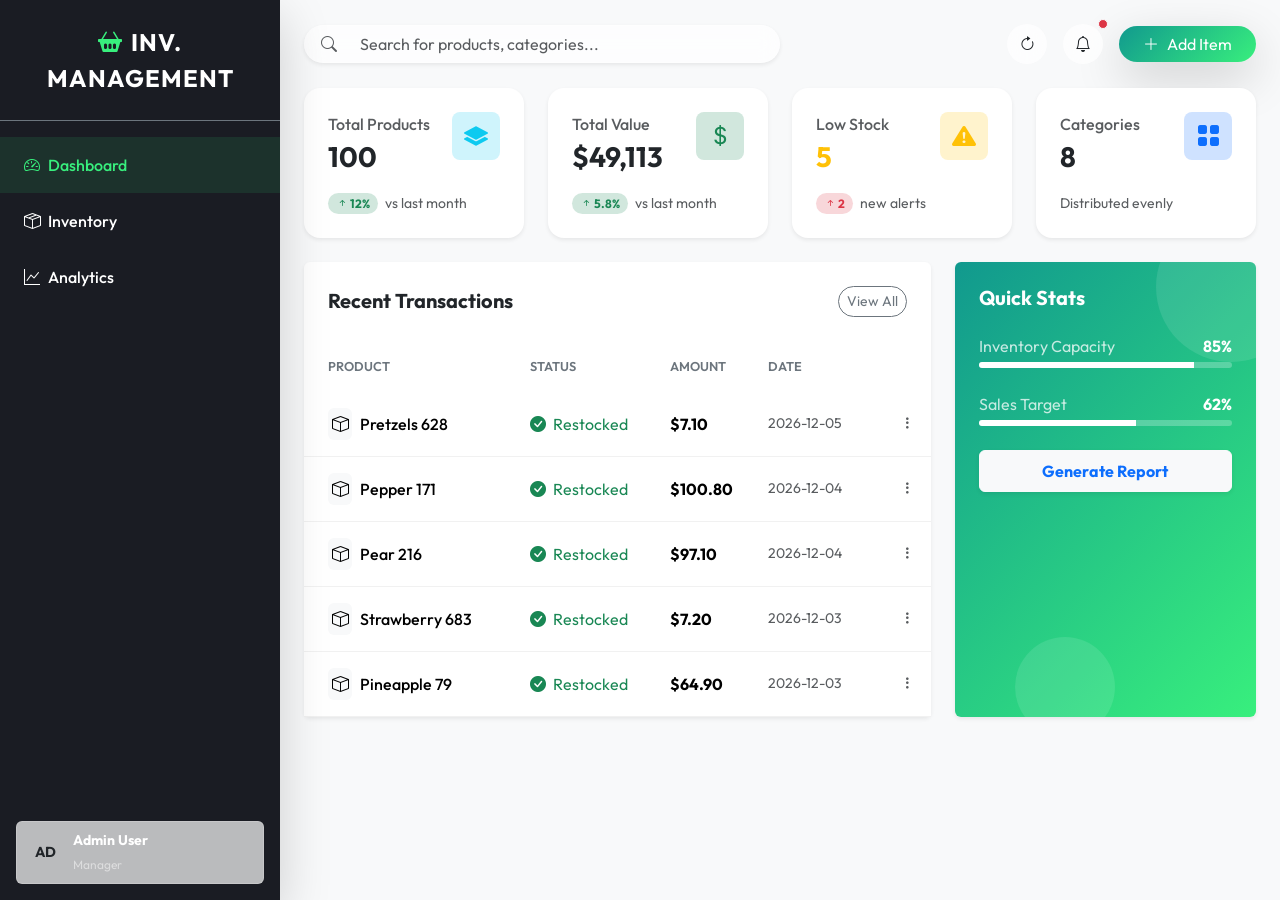
==== index.html @ 9636b51c "Initial commit" ====
<!DOCTYPE html>
<html lang="en">

<head>
    <meta charset="UTF-8">
    <meta name="viewport" content="width=device-width, initial-scale=1.0">
    <title>Inventory Management | Grocery System</title>

    <!-- Bootstrap 5 CSS -->
    <link href="https://cdn.jsdelivr.net/npm/bootstrap@5.3.0/dist/css/bootstrap.min.css" rel="stylesheet">

    <!-- Google Fonts -->
    <link rel="preconnect" href="https://fonts.googleapis.com">
    <link rel="preconnect" href="https://fonts.gstatic.com" crossorigin>
    <link href="https://fonts.googleapis.com/css2?family=Outfit:wght@300;400;500;600;700&display=swap" rel="stylesheet">

    <!-- Bootstrap Icons -->
    <link rel="stylesheet" href="https://cdn.jsdelivr.net/npm/bootstrap-icons@1.11.0/font/bootstrap-icons.css">

    <!-- Custom CSS -->
    <link rel="stylesheet" href="style.css">
</head>

<body class="bg-light">

    <!-- Sidebar/Navigation (Mobile responsive offcanvas behavior handled by bootstrap classes if needed, or simple topbar for now to save space) -->
    <div class="d-flex" id="wrapper">

        <!-- Sidebar -->
        <div class="sidebar text-white shadow-lg" id="sidebar-wrapper">
            <div class="sidebar-heading text-center py-4 fs-4 fw-bold text-uppercase border-bottom border-secondary">
                <i class="bi bi-basket2-fill me-2 text-primary-accent"></i>Inv. Management
            </div>
            <div class="list-group list-group-flush my-3">
                <a href="#" class="list-group-item list-group-item-action bg-transparent text-white active-nav-link"
                    id="nav-dashboard">
                    <i class="bi bi-speedometer2 me-2"></i>Dashboard
                </a>
                <a href="#" class="list-group-item list-group-item-action bg-transparent text-white" id="nav-inventory">
                    <i class="bi bi-box-seam me-2"></i>Inventory
                </a>
                <a href="#" class="list-group-item list-group-item-action bg-transparent text-white" id="nav-analytics">
                    <i class="bi bi-graph-up me-2"></i>Analytics
                </a>
            </div>

            <div class="sidebar-footer p-3">
                <div class="user-info d-flex align-items-center p-2 rounded glass-effect">
                    <div
                        class="avatar bg-primary-accent rounded-circle d-flex align-items-center justify-content-center text-dark fw-bold me-2">
                        AD
                    </div>
                    <div>
                        <small class="d-block fw-bold">Admin User</small>
                        <small class="text-white-50" style="font-size: 0.75rem;">Manager</small>
                    </div>
                </div>
            </div>
        </div>
        <!-- /#sidebar-wrapper -->

        <!-- Page Content -->
        <div id="page-content-wrapper" class="w-100 position-relative">
            <nav class="navbar navbar-expand-lg navbar-light bg-transparent py-4 px-4">
                <div class="d-flex align-items-center w-100 justify-content-between">
                    <div class="input-group search-bar glass-effect rounded-pill overflow-hidden w-50 shadow-sm">
                        <span class="input-group-text bg-transparent border-0 ps-3"><i
                                class="bi bi-search text-muted"></i></span>
                        <input type="text" class="form-control bg-transparent border-0 shadow-none"
                            placeholder="Search for products, categories..." id="globalSearch">
                    </div>

                    <div class="d-flex align-items-center gap-3">
                        <button class="btn btn-icon glass-effect" onclick="refreshApp()" title="Refresh Data">
                            <i class="bi bi-arrow-clockwise"></i>
                        </button>

                        <div class="dropdown">
                            <button class="btn btn-icon glass-effect position-relative" type="button"
                                id="notificationDropdown" data-bs-toggle="dropdown" aria-expanded="false">
                                <i class="bi bi-bell"></i>
                                <span
                                    class="position-absolute top-0 start-100 translate-middle p-1 bg-danger border border-light rounded-circle d-none"
                                    id="notif-badge">
                                    <span class="visually-hidden">New alerts</span>
                                </span>
                            </button>
                            <ul class="dropdown-menu dropdown-menu-end shadow border-0 p-0"
                                aria-labelledby="notificationDropdown" style="width: 300px;">
                                <li class="p-3 border-bottom fw-bold text-muted bg-light rounded-top">Notifications</li>
                                <div id="notification-list" style="max-height: 300px; overflow-y: auto;">
                                    <!-- Populated by JS -->
                                    <li class="p-4 text-center text-muted small">No new notifications</li>
                                </div>
                            </ul>
                        </div>

                        <button class="btn btn-primary-gradient shadow-lg rounded-pill px-4" data-bs-toggle="modal"
                            data-bs-target="#addItemModal">
                            <i class="bi bi-plus-lg me-2"></i>Add Item
                        </button>
                    </div>
                </div>
            </nav>

            <div class="container-fluid px-4 pb-5">

                <!-- Dashboard View -->
                <div id="view-dashboard" class="fade-in">
                    <div class="row g-4 mb-4">
                        <div class="col-md-6 col-lg-3">
                            <div class="card stat-card border-0 shadow-sm h-100">
                                <div class="card-body p-4">
                                    <div class="d-flex justify-content-between align-items-start">
                                        <div>
                                            <p class="text-muted fw-medium mb-1">Total Products</p>
                                            <h3 class="fw-bold mb-0 count-up" data-target="1240">0</h3>
                                        </div>
                                        <div class="icon-box bg-info-subtle text-info rounded-3">
                                            <i class="bi bi-layers-fill"></i>
                                        </div>
                                    </div>
                                    <div class="mt-3">
                                        <span class="badge bg-success-subtle text-success rounded-pill px-2 py-1"><i
                                                class="bi bi-arrow-up-short"></i> 12%</span>
                                        <small class="text-muted ms-1">vs last month</small>
                                    </div>
                                </div>
                            </div>
                        </div>
                        <div class="col-md-6 col-lg-3">
                            <div class="card stat-card border-0 shadow-sm h-100">
                                <div class="card-body p-4">
                                    <div class="d-flex justify-content-between align-items-start">
                                        <div>
                                            <p class="text-muted fw-medium mb-1">Total Value</p>
                                            <h3 class="fw-bold mb-0">$<span class="count-up"
                                                    data-target="45230">0</span></h3>
                                        </div>
                                        <div class="icon-box bg-success-subtle text-success rounded-3">
                                            <i class="bi bi-currency-dollar"></i>
                                        </div>
                                    </div>
                                    <div class="mt-3">
                                        <span class="badge bg-success-subtle text-success rounded-pill px-2 py-1"><i
                                                class="bi bi-arrow-up-short"></i> 5.8%</span>
                                        <small class="text-muted ms-1">vs last month</small>
                                    </div>
                                </div>
                            </div>
                        </div>
                        <div class="col-md-6 col-lg-3">
                            <div class="card stat-card border-0 shadow-sm h-100">
                                <div class="card-body p-4">
                                    <div class="d-flex justify-content-between align-items-start">
                                        <div>
                                            <p class="text-muted fw-medium mb-1">Low Stock</p>
                                            <h3 class="fw-bold mb-0 text-warning count-up" data-target="15">0</h3>
                                        </div>
                                        <div class="icon-box bg-warning-subtle text-warning rounded-3">
                                            <i class="bi bi-exclamation-triangle-fill"></i>
                                        </div>
                                    </div>
                                    <div class="mt-3">
                                        <span class="badge bg-danger-subtle text-danger rounded-pill px-2 py-1"><i
                                                class="bi bi-arrow-up-short"></i> 2</span>
                                        <small class="text-muted ms-1">new alerts</small>
                                    </div>
                                </div>
                            </div>
                        </div>
                        <div class="col-md-6 col-lg-3">
                            <div class="card stat-card border-0 shadow-sm h-100">
                                <div class="card-body p-4">
                                    <div class="d-flex justify-content-between align-items-start">
                                        <div>
                                            <p class="text-muted fw-medium mb-1">Categories</p>
                                            <h3 class="fw-bold mb-0 count-up" data-target="8">0</h3>
                                        </div>
                                        <div class="icon-box bg-primary-subtle text-primary rounded-3">
                                            <i class="bi bi-grid-fill"></i>
                                        </div>
                                    </div>
                                    <div class="mt-3">
                                        <small class="text-muted">Distributed evenly</small>
                                    </div>
                                </div>
                            </div>
                        </div>
                    </div>

                    <!-- Low Stock Alert and Recent Activity -->
                    <div class="row g-4">
                        <div class="col-lg-8">
                            <div class="card border-0 shadow-sm h-100">
                                <div class="card-header bg-transparent border-0 p-4">
                                    <div class="d-flex justify-content-between align-items-center">
                                        <h5 class="fw-bold mb-0">Recent Transactions</h5>
                                        <button class="btn btn-sm btn-outline-secondary rounded-pill"
                                            data-bs-toggle="modal" data-bs-target="#transactionsModal">View All</button>
                                    </div>
                                </div>
                                <div class="card-body p-0">
                                    <div class="table-responsive">
                                        <table class="table align-middle table-hover mb-0">
                                            <thead class="bg-light">
                                                <tr>
                                                    <th class="ps-4">Product</th>
                                                    <th>Status</th>
                                                    <th>Amount</th>
                                                    <th>Date</th>
                                                    <th></th>
                                                </tr>
                                            </thead>
                                            <tbody id="recent-transactions-body">
                                                <!-- Populated by JS -->
                                            </tbody>
                                        </table>
                                    </div>
                                </div>
                            </div>
                        </div>
                        <div class="col-lg-4">
                            <div
                                class="card border-0 shadow-sm h-100 bg-primary-gradient text-white overflow-hidden position-relative">
                                <!-- Decorative circles -->
                                <div class="circle-decoration circle-1"></div>
                                <div class="circle-decoration circle-2"></div>

                                <div class="card-body p-4 position-relative">
                                    <h5 class="fw-bold mb-4">Quick Stats</h5>

                                    <div class="mb-4">
                                        <div class="d-flex justify-content-between mb-1">
                                            <span class="opacity-75">Inventory Capacity</span>
                                            <span class="fw-bold">85%</span>
                                        </div>
                                        <div class="progress bg-white-25" style="height: 6px;">
                                            <div class="progress-bar bg-white" role="progressbar" style="width: 85%">
                                            </div>
                                        </div>
                                    </div>

                                    <div class="mb-4">
                                        <div class="d-flex justify-content-between mb-1">
                                            <span class="opacity-75">Sales Target</span>
                                            <span class="fw-bold">62%</span>
                                        </div>
                                        <div class="progress bg-white-25" style="height: 6px;">
                                            <div class="progress-bar bg-white" role="progressbar" style="width: 62%">
                                            </div>
                                        </div>
                                    </div>

                                    <div class="d-grid mt-auto">
                                        <button class="btn btn-light text-primary fw-bold shadow-sm py-2"
                                            onclick="generateReport()">Generate
                                            Report</button>
                                    </div>
                                </div>
                            </div>
                        </div>
                    </div>
                </div>

                <!-- Inventory View -->
                <div id="view-inventory" class="d-none fade-in">
                    <div class="card border-0 shadow-sm">
                        <div class="card-header bg-transparent border-0 p-4">
                            <div class="d-flex flex-wrap justify-content-between align-items-center gap-3">
                                <h5 class="fw-bold mb-0">Inventory Items</h5>
                                <div class="d-flex gap-2">
                                    <select class="form-select form-select-sm border-0 bg-light shadow-none w-auto"
                                        id="categoryFilter">
                                        <option value="All">All Categories</option>
                                        <option value="Fruits">Fruits</option>
                                        <option value="Vegetables">Vegetables</option>
                                        <option value="Dairy">Dairy</option>
                                        <option value="Beverages">Beverages</option>
                                        <option value="Snacks">Snacks</option>
                                    </select>
                                    <select class="form-select form-select-sm border-0 bg-light shadow-none w-auto"
                                        id="stockFilter">
                                        <option value="All">Stock Status</option>
                                        <option value="In Stock">In Stock</option>
                                        <option value="Low Stock">Low Stock</option>
                                        <option value="Out of Stock">Out of Stock</option>
                                    </select>
                                </div>
                            </div>
                        </div>
                        <div class="card-body p-0">
                            <div class="table-responsive">
                                <table class="table table-hover align-middle mb-0">
                                    <thead class="bg-light">
                                        <tr>
                                            <th class="ps-4">Product</th>
                                            <th>Category</th>
                                            <th>Price</th>
                                            <th>Stock</th>
                                            <th>Status</th>
                                            <th class="text-end pe-4">Actions</th>
                                        </tr>
                                    </thead>
                                    <tbody id="inventory-table-body">
                                        <!-- Populated via JS -->
                                    </tbody>
                                </table>
                            </div>
                        </div>
                        <div class="card-footer bg-transparent border-0 p-3">
                            <nav aria-label="Inventory pagination">
                                <ul class="pagination justify-content-center mb-0" id="pagination">
                                    <!-- Populated via JS -->
                                </ul>
                            </nav>
                        </div>
                    </div>
                </div>

                <!-- Analytics View -->
                <div id="view-analytics" class="d-none fade-in">
                    <div class="row g-4 mb-4">
                        <div class="col-lg-8">
                            <div class="card border-0 shadow-sm h-100">
                                <div class="card-header bg-transparent border-0 p-4">
                                    <h5 class="fw-bold mb-0">Sales Overview</h5>
                                </div>
                                <div class="card-body">
                                    <canvas id="salesChart"></canvas>
                                </div>
                            </div>
                        </div>
                        <div class="col-lg-4">
                            <div class="card border-0 shadow-sm h-100">
                                <div class="card-header bg-transparent border-0 p-4">
                                    <h5 class="fw-bold mb-0">Category Distribution</h5>
                                </div>
                                <div class="card-body d-flex align-items-center justify-content-center">
                                    <canvas id="categoryChart"></canvas>
                                </div>
                            </div>
                        </div>
                    </div>
                </div>

            </div>
        </div>
    </div>

    <!-- Add Item Modal -->
    <div class="modal fade" id="addItemModal" tabindex="-1" aria-hidden="true">
        <div class="modal-dialog modal-dialog-centered">
            <div class="modal-content border-0 shadow-lg">
                <div class="modal-header border-0 pb-0">
                    <h5 class="modal-title fw-bold">Add New Product</h5>
                    <button type="button" class="btn-close" data-bs-dismiss="modal" aria-label="Close"></button>
                </div>
                <div class="modal-body p-4">
                    <form id="addItemForm">
                        <div class="mb-3">
                            <label class="form-label text-muted small">Product Name</label>
                            <input type="text" class="form-control bg-light border-0" id="productName"
                                list="productNameSuggestions" required>
                            <datalist id="productNameSuggestions"></datalist>
                        </div>
                        <div class="row g-3 mb-3">
                            <div class="col-6">
                                <label class="form-label text-muted small">Category</label>
                                <select class="form-select bg-light border-0" id="productCategory">
                                    <option value="Fruits">Fruits</option>
                                    <option value="Vegetables">Vegetables</option>
                                    <option value="Dairy">Dairy</option>
                                    <option value="Beverages">Beverages</option>
                                    <option value="Snacks">Snacks</option>
                                </select>
                            </div>
                            <div class="col-6">
                                <label class="form-label text-muted small">Price ($)</label>
                                <input type="number" step="0.01" class="form-control bg-light border-0"
                                    id="productPrice" required>
                            </div>
                        </div>
                        <div class="mb-4">
                            <label class="form-label text-muted small">Initial Stock</label>
                            <input type="number" class="form-control bg-light border-0" id="productStock" required>
                        </div>
                        <div class="d-grid">
                            <button type="submit" class="btn btn-primary-gradient py-2 fw-bold text-white shadow">Add
                                Product</button>
                        </div>
                    </form>
                </div>
            </div>
        </div>
    </div>

    <!-- Edit Item Modal -->
    <div class="modal fade" id="editItemModal" tabindex="-1" aria-hidden="true">
        <div class="modal-dialog modal-dialog-centered">
            <div class="modal-content border-0 shadow-lg">
                <div class="modal-header border-0 pb-0">
                    <h5 class="modal-title fw-bold">Edit Product</h5>
                    <button type="button" class="btn-close" data-bs-dismiss="modal" aria-label="Close"></button>
                </div>
                <div class="modal-body p-4">
                    <form id="editItemForm">
                        <input type="hidden" id="editItemId">
                        <div class="mb-3">
                            <label class="form-label text-muted small">Product Name</label>
                            <input type="text" class="form-control bg-light border-0" id="editProductName" readonly>
                            <small class="text-muted">Product name cannot be changed</small>
                        </div>
                        <div class="row g-3 mb-3">
                            <div class="col-6">
                                <label class="form-label text-muted small">Category</label>
                                <select class="form-select bg-light border-0" id="editProductCategory">
                                    <option value="Fruits">Fruits</option>
                                    <option value="Vegetables">Vegetables</option>
                                    <option value="Dairy">Dairy</option>
                                    <option value="Beverages">Beverages</option>
                                    <option value="Snacks">Snacks</option>
                                </select>
                            </div>
                            <div class="col-6">
                                <label class="form-label text-muted small">Price ($)</label>
                                <input type="number" step="0.01" class="form-control bg-light border-0"
                                    id="editProductPrice" required>
                            </div>
                        </div>
                        <div class="mb-4">
                            <label class="form-label text-muted small">Stock Quantity</label>
                            <input type="number" class="form-control bg-light border-0" id="editProductStock" required>
                        </div>
                        <div class="d-grid gap-2">
                            <button type="submit" class="btn btn-primary-gradient py-2 fw-bold text-white shadow">
                                <i class="bi bi-check-circle me-2"></i>Save Changes
                            </button>
                            <button type="button" class="btn btn-outline-secondary"
                                data-bs-dismiss="modal">Cancel</button>
                        </div>
                    </form>
                </div>
            </div>
        </div>
    </div>

    <!-- Transactions Modal -->
    <div class="modal fade" id="transactionsModal" tabindex="-1" aria-hidden="true">
        <div class="modal-dialog modal-lg modal-dialog-centered">
            <div class="modal-content border-0 shadow-lg">
                <div class="modal-header border-0 pb-0">
                    <h5 class="modal-title fw-bold">Recent Transactions</h5>
                    <button type="button" class="btn-close" data-bs-dismiss="modal" aria-label="Close"></button>
                </div>
                <div class="modal-body p-4">
                    <div class="table-responsive">
                        <table class="table table-hover align-middle">
                            <thead class="bg-light">
                                <tr>
                                    <th>Item</th>
                                    <th>Status</th>
                                    <th>Price</th>
                                    <th>Date Added</th>
                                </tr>
                            </thead>
                            <tbody id="all-transactions-body">
                                <!-- Populated by JS -->
                            </tbody>
                        </table>
                    </div>
                </div>
            </div>
        </div>
    </div>

    <!-- Chart.js -->
    <script src="https://cdn.jsdelivr.net/npm/chart.js"></script>

    <!-- Bootstrap Bundle JS -->
    <script src="https://cdn.jsdelivr.net/npm/bootstrap@5.3.0/dist/js/bootstrap.bundle.min.js"></script>
    <script src="script.js"></script>
</body>

</html>
---- style.css ----
:root {
    --primary-color: #0d6efd;
    --primary-gradient-start: #11998e;
    --primary-gradient-end: #38ef7d;
    --secondary-color: #6c757d;
    --bg-light: #f8f9fa;
    --card-shadow: 0 0.5rem 1rem rgba(0, 0, 0, 0.05);
    --sidebar-width: 280px;
    --font-heading: 'Outfit', sans-serif;
    --font-body: 'Outfit', sans-serif;
}

body {
    font-family: var(--font-body);
    background-color: #f1f4f8;
    /* Very light slate */
    overflow-x: hidden;
}

h1,
h2,
h3,
h4,
h5,
h6 {
    font-family: var(--font-heading);
}

/* Sidebar Styling */
#wrapper {
    overflow-x: hidden;
}

#sidebar-wrapper {
    min-height: 100vh;
    width: var(--sidebar-width);
    margin-left: 0;
    transition: margin 0.25s ease-out;
    background: #1a1c23;
    /* Dark theme sidebar */
    position: fixed;
    z-index: 1000;
}

#page-content-wrapper {
    margin-left: var(--sidebar-width);
    width: calc(100% - var(--sidebar-width));
    min-height: 100vh;
    transition: margin 0.25s ease-out;
}

.sidebar-heading {
    padding: 1.5rem 1rem;
    font-weight: 700;
    letter-spacing: 1px;
}

.list-group-item {
    border: none;
    padding: 1rem 1.5rem;
    font-weight: 500;
    transition: all 0.3s;
    border-left: 4px solid transparent;
}

.list-group-item:hover {
    background-color: rgba(255, 255, 255, 0.05) !important;
    color: #fff !important;
    padding-left: 2rem;
    /* Slide effect */
}

.list-group-item.active-nav-link {
    background-color: rgba(56, 239, 125, 0.1) !important;
    border-left-color: var(--primary-gradient-end);
    color: var(--primary-gradient-end) !important;
}

.sidebar-footer {
    position: absolute;
    bottom: 0;
    width: 100%;
}

/* Custom Components */
.text-primary-accent {
    color: var(--primary-gradient-end);
}

.bg-primary-gradient {
    background: linear-gradient(135deg, var(--primary-gradient-start), var(--primary-gradient-end));
    border: none;
    color: #fff;
}

.btn-primary-gradient {
    background: linear-gradient(135deg, var(--primary-gradient-start), var(--primary-gradient-end));
    border: none;
    color: #fff !important;
}

.btn-primary-gradient:hover {
    box-shadow: 0 5px 15px rgba(56, 239, 125, 0.4);
    background: linear-gradient(135deg, var(--primary-gradient-end), var(--primary-gradient-start));
    /* flip gradient */
    color: #fff !important;
    transform: translateY(-1px);
}

.glass-effect {
    background: rgba(255, 255, 255, 0.7);
    backdrop-filter: blur(10px);
    -webkit-backdrop-filter: blur(10px);
    border: 1px solid rgba(255, 255, 255, 0.18);
}

.search-bar focus-within {
    box-shadow: 0 0 0 0.25rem rgba(13, 110, 253, 0.15);
}

/* Cards */
.stat-card {
    border-radius: 1rem;
    transition: transform 0.3s;
}

.stat-card:hover {
    transform: translateY(-5px);
}

.icon-box {
    width: 48px;
    height: 48px;
    display: flex;
    align-items: center;
    justify-content: center;
    font-size: 1.5rem;
}

/* Quick Stats Decorative Circles */
.bg-white-25 {
    background-color: rgba(255, 255, 255, 0.25);
}

.circle-decoration {
    position: absolute;
    background: rgba(255, 255, 255, 0.1);
    border-radius: 50%;
}

.circle-1 {
    width: 150px;
    height: 150px;
    top: -50px;
    right: -50px;
}

.circle-2 {
    width: 100px;
    height: 100px;
    bottom: -20px;
    left: 20%;
}

/* Tables */
.table thead th {
    font-weight: 600;
    color: #6c757d;
    border-bottom: none;
    text-transform: uppercase;
    font-size: 0.8rem;
    padding-top: 1rem;
    padding-bottom: 1rem;
}

.table td {
    padding-top: 1rem;
    padding-bottom: 1rem;
    border-bottom-color: #f1f1f1;
}

.avatar {
    width: 40px;
    height: 40px;
    font-size: 0.9rem;
}

/* Utilities */
.fade-in {
    animation: fadeIn 0.5s ease-in-out;
}

@keyframes fadeIn {
    from {
        opacity: 0;
        transform: translateY(10px);
    }

    to {
        opacity: 1;
        transform: translateY(0);
    }
}

/* Mobile Responsive */
@media (max-width: 768px) {
    #sidebar-wrapper {
        margin-left: calc(-1 * var(--sidebar-width));
    }

    #page-content-wrapper {
        margin-left: 0;
        width: 100%;
    }

    #wrapper.toggled #sidebar-wrapper {
        margin-left: 0;
    }
}

/* Billing & POS View */
.product-card {
    transition: transform 0.2s, box-shadow 0.2s;
    cursor: pointer;
    border: 1px solid rgba(0, 0, 0, 0.05);
}

.product-card:hover {
    transform: translateY(-5px);
    box-shadow: 0 10px 20px rgba(0, 0, 0, 0.1) !important;
    border-color: var(--primary-gradient-end);
}

.product-img-wrapper {
    height: 150px;
    background: #f8f9fa;
    display: flex;
    align-items: center;
    justify-content: center;
    overflow: hidden;
}

.product-img-wrapper img {
    width: 100%;
    height: 100%;
    object-fit: cover;
    transition: transform 0.3s;
}

.product-card:hover .product-img-wrapper img {
    transform: scale(1.05);
}

.cart-item {
    transition: background-color 0.2s;
    border-bottom: 1px solid #f1f1f1;
}

.cart-item:last-child {
    border-bottom: none;
}

.cart-item:hover {
    background-color: #f8f9fa;
}

.cart-qty-btn {
    width: 24px;
    height: 24px;
    padding: 0;
    display: flex;
    align-items: center;
    justify-content: center;
    border-radius: 50%;
    font-size: 0.8rem;
}

/* Inventory Table Images */
.table-img {
    width: 40px;
    height: 40px;
    object-fit: cover;
    border-radius: 6px;
    background-color: #f1f1f1;
}

.btn-icon {
    width: 40px;
    height: 40px;
    padding: 0;
    display: inline-flex;
    align-items: center;
    justify-content: center;
    border-radius: 50%;
    border: none;
    transition: all 0.2s;
}

.btn-icon:hover {
    background-color: rgba(255, 255, 255, 0.8) !important;
    transform: translateY(-2px);
    box-shadow: 0 5px 15px rgba(0, 0, 0, 0.1);
}

.spin-anim {
    animation: spin 1s linear;
}

@keyframes spin {
    100% {
        transform: rotate(360deg);
    }
}
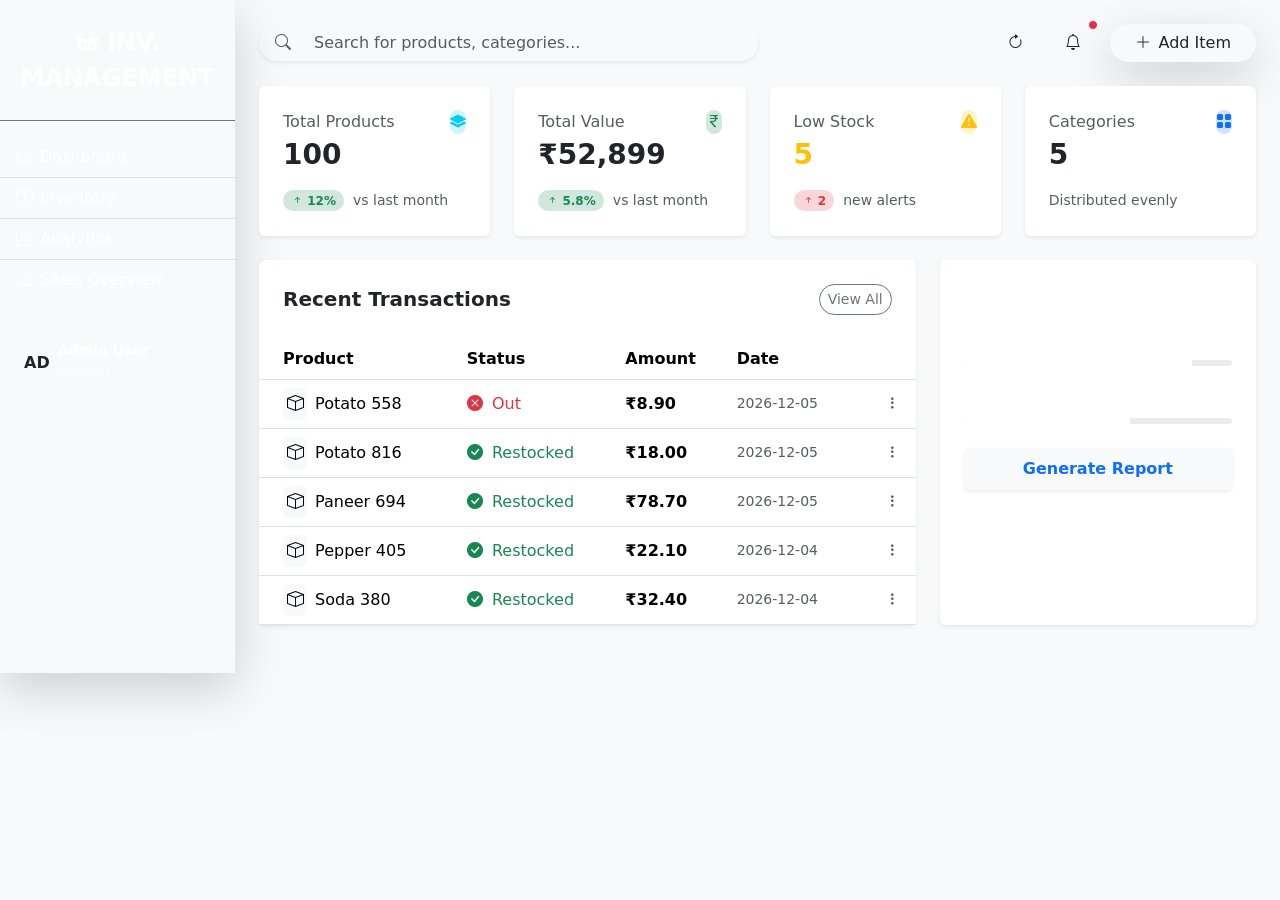
==== commit f7436928: "updated: currency coversion, weekly reports added" ====
--- a/index.html
+++ b/index.html
@@ -41,6 +41,10 @@
                 </a>
                 <a href="#" class="list-group-item list-group-item-action bg-transparent text-white" id="nav-analytics">
                     <i class="bi bi-graph-up me-2"></i>Analytics
+                </a>
+                <a href="#" class="list-group-item list-group-item-action bg-transparent text-white"
+                    id="nav-sales-overview">
+                    <i class="bi bi-bar-chart-line me-2"></i>Sales Overview
                 </a>
             </div>
 
@@ -134,11 +138,11 @@
                                     <div class="d-flex justify-content-between align-items-start">
                                         <div>
                                             <p class="text-muted fw-medium mb-1">Total Value</p>
-                                            <h3 class="fw-bold mb-0">$<span class="count-up"
+                                            <h3 class="fw-bold mb-0">₹<span class="count-up"
                                                     data-target="45230">0</span></h3>
                                         </div>
                                         <div class="icon-box bg-success-subtle text-success rounded-3">
-                                            <i class="bi bi-currency-dollar"></i>
+                                            <i class="bi bi-currency-rupee"></i>
                                         </div>
                                     </div>
                                     <div class="mt-3">
@@ -321,25 +325,59 @@
                 <!-- Analytics View -->
                 <div id="view-analytics" class="d-none fade-in">
                     <div class="row g-4 mb-4">
-                        <div class="col-lg-8">
+                        <div class="col-12">
                             <div class="card border-0 shadow-sm h-100">
-                                <div class="card-header bg-transparent border-0 p-4">
-                                    <h5 class="fw-bold mb-0">Sales Overview</h5>
-                                </div>
-                                <div class="card-body">
-                                    <canvas id="salesChart"></canvas>
-                                </div>
-                            </div>
-                        </div>
-                        <div class="col-lg-4">
-                            <div class="card border-0 shadow-sm h-100">
-                                <div class="card-header bg-transparent border-0 p-4">
-                                    <h5 class="fw-bold mb-0">Category Distribution</h5>
-                                </div>
-                                <div class="card-body d-flex align-items-center justify-content-center">
+                                <div
+                                    class="card-header bg-transparent border-0 p-4 d-flex justify-content-between align-items-center">
+                                    <h5 class="fw-bold mb-0">Top Selling Categories</h5>
+                                    <div class="d-flex gap-2">
+                                        <button class="btn btn-sm btn-outline-primary"
+                                            onclick="generateCategoryReport()">
+                                            <i class="bi bi-download me-1"></i> Report
+                                        </button>
+                                        <select
+                                            class="form-select form-select-sm w-auto border-0 bg-light shadow-sm fw-bold text-secondary"
+                                            id="categoryTimeRange">
+                                            <option value="7days">Last 7 Days</option>
+                                            <option value="15days" selected>Last 15 Days</option>
+                                            <option value="30days">Last 30 Days</option>
+                                            <option value="6months">Last 6 Months</option>
+                                            <option value="1year">Last Year</option>
+                                        </select>
+                                    </div>
+                                </div>
+                                <div class="card-body d-flex align-items-center justify-content-center"
+                                    style="min-height: 400px;">
                                     <canvas id="categoryChart"></canvas>
                                 </div>
                             </div>
+                        </div>
+                    </div>
+                </div>
+
+                <!-- Sales Overview View -->
+                <div id="view-sales-overview" class="d-none fade-in">
+                    <div class="card border-0 shadow-sm mb-4">
+                        <div
+                            class="card-header bg-transparent border-0 p-4 d-flex justify-content-between align-items-center">
+                            <h5 class="fw-bold mb-0">Sales Overview</h5>
+                            <div class="d-flex gap-2">
+                                <button class="btn btn-sm btn-outline-primary" onclick="generateAnalyticsReport()">
+                                    <i class="bi bi-download me-1"></i> Report
+                                </button>
+                                <select
+                                    class="form-select form-select-sm w-auto border-0 bg-light shadow-sm fw-bold text-secondary"
+                                    id="analyticsTimeRange">
+                                    <option value="7days">Last 7 Days</option>
+                                    <option value="15days" selected>Last 15 Days</option>
+                                    <option value="30days">Last 30 Days</option>
+                                    <option value="6months">Last 6 Months</option>
+                                    <option value="1year">Last Year</option>
+                                </select>
+                            </div>
+                        </div>
+                        <div class="card-body" style="height: 500px;">
+                            <canvas id="salesChart"></canvas>
                         </div>
                     </div>
                 </div>
@@ -376,7 +414,7 @@
                                 </select>
                             </div>
                             <div class="col-6">
-                                <label class="form-label text-muted small">Price ($)</label>
+                                <label class="form-label text-muted small">Price (₹)</label>
                                 <input type="number" step="0.01" class="form-control bg-light border-0"
                                     id="productPrice" required>
                             </div>
@@ -423,7 +461,7 @@
                                 </select>
                             </div>
                             <div class="col-6">
-                                <label class="form-label text-muted small">Price ($)</label>
+                                <label class="form-label text-muted small">Price (₹)</label>
                                 <input type="number" step="0.01" class="form-control bg-light border-0"
                                     id="editProductPrice" required>
                             </div>
